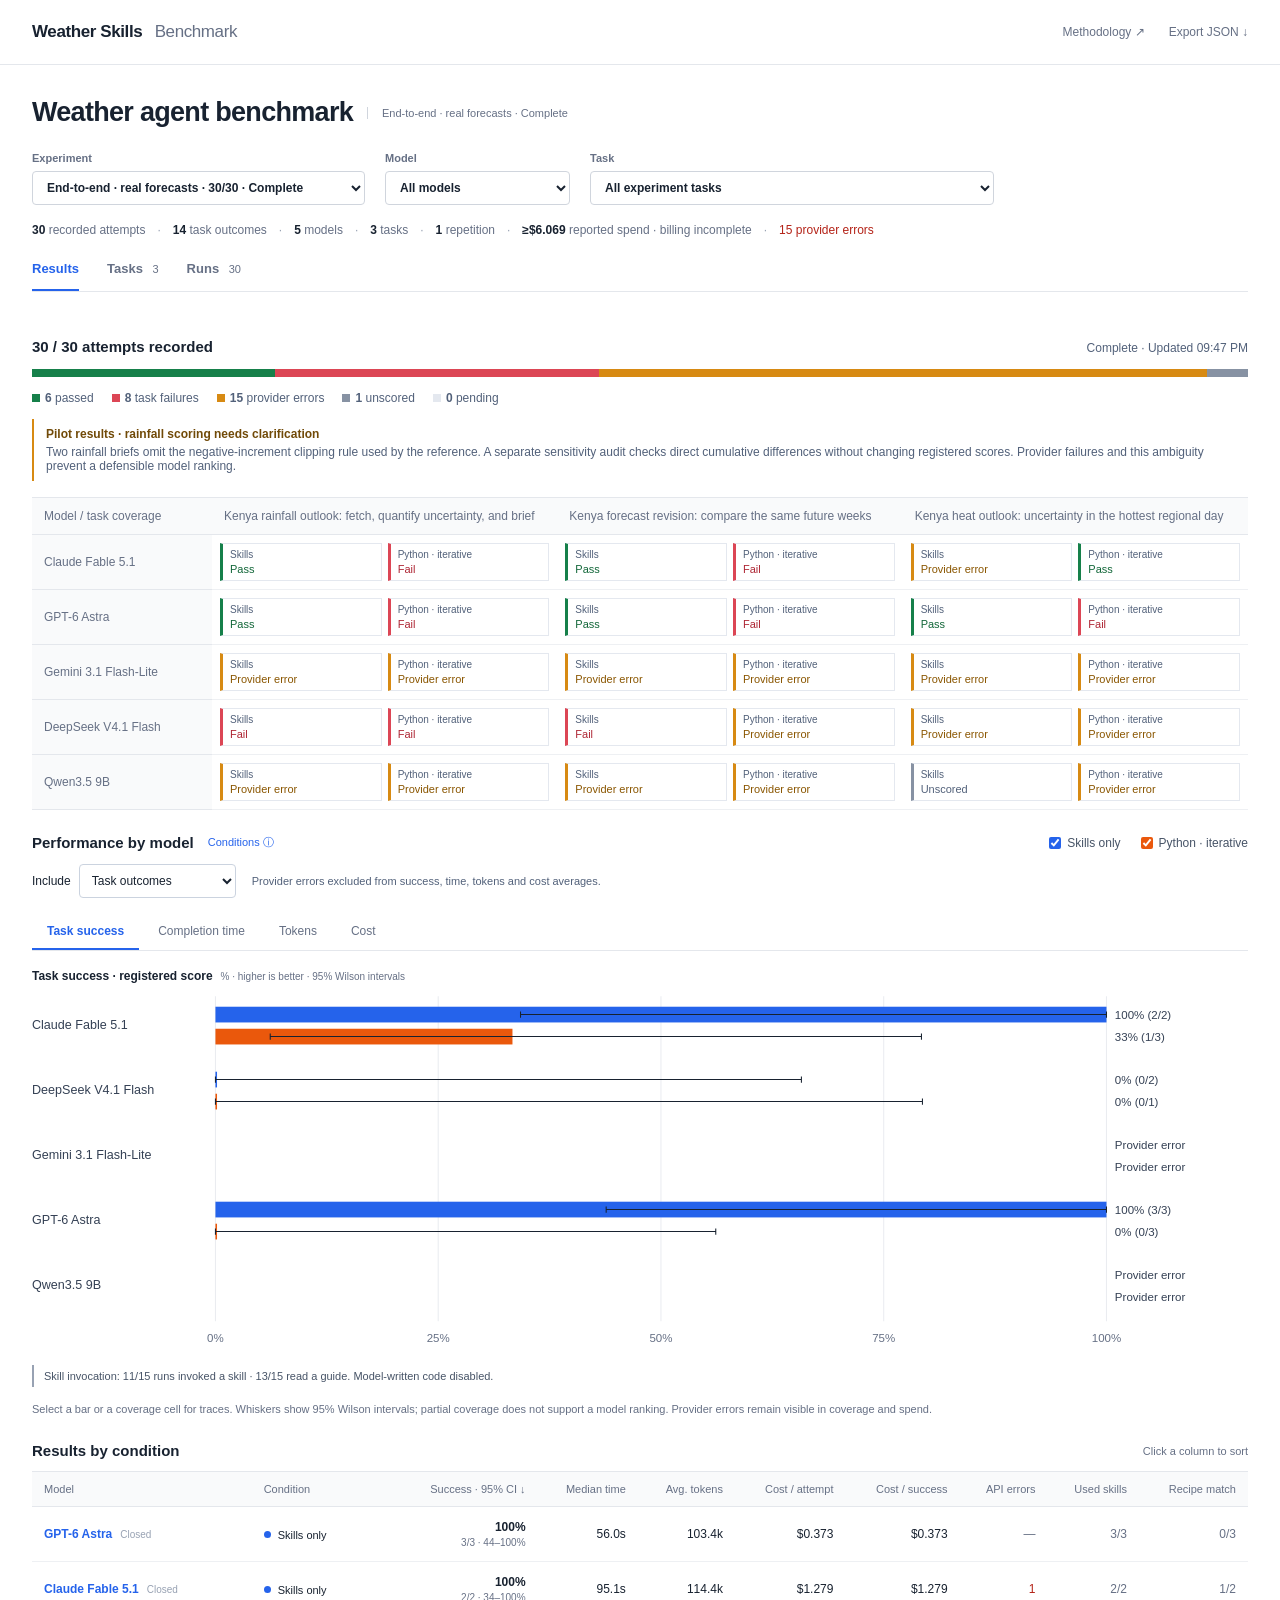
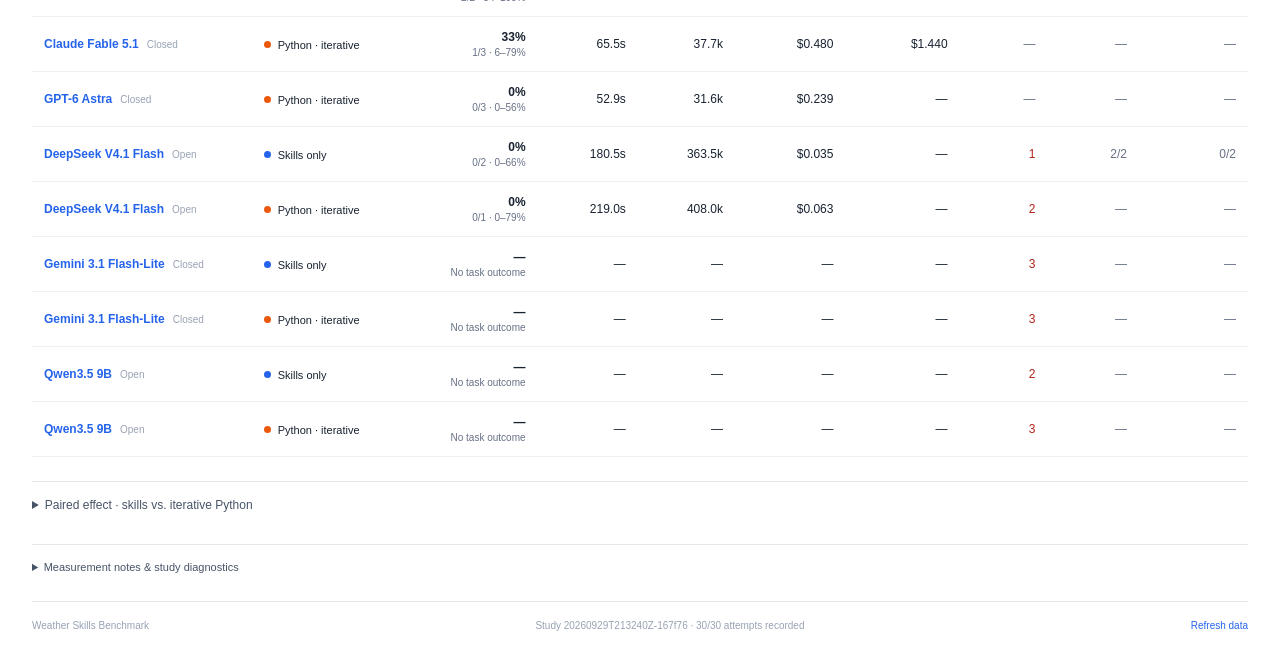
==== docs/index.html @ 592de6a2 "Build weather skills benchmark and standalone results dashboard" ====
<!doctype html>
<html lang="en">
<head>
  <meta charset="utf-8"><meta name="viewport" content="width=device-width,initial-scale=1">
  <meta name="description" content="Weather agent benchmark results: task success, latency, tokens, and cost with and without skills.">
  <title>Weather Skills Benchmark</title>
  <link rel="stylesheet" href="style.css">
</head>
<body>
  <header><div class="header-inner"><a class="brand" href="#results">Weather Skills <span>Benchmark</span></a><div class="header-links"><a href="https://github.com/jataware/weather-skills-bench/blob/main/METHODOLOGY.md">Methodology ↗</a><a href="data.json" download>Export JSON ↓</a></div></div></header>
  <main>
    <div class="page-heading"><h1>Weather agent benchmark</h1><span id="study-status" class="status"></span></div>
    <div class="controls"><label>Experiment<select id="study-select"></select></label><label>Model<select id="model-select"></select></label><label>Task<select id="case-select"></select></label></div>
    <div id="study-summary" class="study-summary" aria-live="polite"></div>
    <nav class="tabs" aria-label="Benchmark views"><button id="tab-results" data-view="results" aria-current="page">Results</button><button id="tab-tasks" data-view="tasks">Tasks <span id="task-count"></span></button><button id="tab-runs" data-view="runs">Runs <span id="run-count"></span></button></nav>
    <section id="view-results" aria-labelledby="tab-results">
      <section id="study-progress" class="study-progress" aria-label="Experiment progress"></section>
      <div id="quality-note" class="quality-note" hidden></div>
      <div id="coverage" class="table-scroll coverage"></div>
      <div class="chart-toolbar"><div class="heading-with-help"><h2>Performance by model</h2><button id="condition-help" class="text-button">Conditions ⓘ</button></div><fieldset id="conditions"><legend class="sr-only">Chart conditions</legend></fieldset></div>
      <div class="result-basis"><label>Include <select id="result-basis"><option value="capability">Task outcomes</option><option value="operational">All scored attempts</option></select></label><span id="basis-note"></span></div>
      <div class="metric-switch" role="group" aria-label="Chart metric"><button data-metric="success" aria-pressed="true">Task success</button><button data-metric="latency" aria-pressed="false">Completion time</button><button data-metric="tokens" aria-pressed="false">Tokens</button><button data-metric="cost" aria-pressed="false">Cost</button></div><div id="charts" class="charts"></div><div id="skill-adoption" class="adoption-note"></div>
      <p class="footnote">Select a bar or a coverage cell for traces. Whiskers show 95% Wilson intervals; partial coverage does not support a model ranking. Provider errors remain visible in coverage and spend.</p>
      <div class="table-heading"><h2>Results by condition</h2><span>Click a column to sort</span></div>
      <div class="table-scroll"><table><thead><tr><th><button data-sort="model">Model</button></th><th><button data-sort="arm">Condition</button></th><th class="numeric"><button data-sort="success">Success · 95% CI ↓</button></th><th class="numeric"><button data-sort="latency">Median time</button></th><th class="numeric"><button data-sort="tokens">Avg. tokens</button></th><th class="numeric"><button data-sort="cost">Cost / attempt</button></th><th class="numeric"><button data-sort="cost_per_success">Cost / success</button></th><th class="numeric"><button data-sort="errors">API errors</button></th><th class="numeric" title="Runs with at least one non-help skill invocation"><button data-sort="adoption">Used skills</button></th><th class="numeric"><button data-sort="workflow">Recipe match</button></th></tr></thead><tbody id="comparison"></tbody></table></div>
      <details class="supplement"><summary>Paired effect · skills vs. iterative Python</summary><div class="table-scroll"><table><thead><tr><th>Model</th><th class="numeric">Pairs</th><th class="numeric">Skills win / Python win</th><th class="numeric">Success change</th><th class="numeric">Exact p</th><th class="numeric">Adjusted p</th></tr></thead><tbody id="paired"></tbody></table></div><p class="footnote">Matched task/repetition; provider-error and interrupted pairs excluded. Wins count discordant outcomes. Exact McNemar p-values compare paired success; Holm adjustment covers the planned model panel. Repeated fixtures are not treated as independent pairs. These diagnostic tasks do not establish operational forecast quality.</p></details>
    </section>
    <section id="view-tasks" aria-labelledby="tab-tasks" hidden><div class="table-heading"><h2>Tasks in this experiment</h2><span id="validation-status"></span></div><div class="table-scroll"><table><thead><tr><th>Task</th><th class="numeric">Skill steps</th><th class="numeric">Skills success</th><th class="numeric">Python success</th><th>Traces</th></tr></thead><tbody id="task-list"></tbody></table></div></section>
    <section id="view-runs" aria-labelledby="tab-runs" hidden>
      <div class="table-heading"><h2>Individual attempts</h2><div class="run-filters"><label class="inline-label">Condition <select id="run-arm-select"><option value="all">All conditions</option><option value="skills_only">Skills only</option><option value="skills">Skills available</option><option value="python">Python · iterative</option><option value="python_one_shot">Python · one shot</option><option value="docs_only">Docs + Python</option></select></label><label class="inline-label">Outcome <select id="outcome-select"><option value="all">All outcomes</option><option value="pass">Pass</option><option value="fail">Fail</option><option value="api_error">Provider error</option></select></label></div></div>
      <div class="run-plot-heading"><h3>Tokens vs. cost</h3><span>Each point is one attempt. Select a point to inspect its log.</span></div>
      <div class="run-legend"><span><i class="dot" style="--series:#2563eb"></i>Skills</span><span><i class="dot" style="--series:#ea580c"></i>Python · iterative</span><span>● Pass &nbsp; ○ Fail &nbsp; × Provider error</span></div>
      <div id="run-scatter" class="run-scatter"></div><p id="run-hover" class="footnote" aria-live="polite">Select a point or use View log below.</p>
      <div class="table-scroll"><table><thead><tr><th>Model / condition</th><th>Task</th><th>Outcome</th><th class="numeric">Time</th><th class="numeric">Tokens</th><th class="numeric">Cost</th><th class="numeric">Skill calls</th><th>Log</th></tr></thead><tbody id="runs"></tbody></table></div>
    </section>
    <details class="supplement audit"><summary>Measurement notes & study diagnostics</summary><ul><li>Success is graded against deterministic reference answers. Workflow checks skill calls and artifact dependencies separately.</li><li>A saved answer can pass even if a later submission request hits a provider error. Time covers model calls and execution; environment setup is excluded. Tokens and cost include all requests in each scored attempt. Missing billing is shown as unknown.</li><li>The current study compares skills-only with iterative Python under equal limits. It measures these two agent configurations, not the complete Codex or Claude Code products. Historical protocols remain separate.</li><li>Success is reported with 95% Wilson intervals. Each experiment has a fixed task set; uncertainty estimates do not establish generalization to African operational forecasts.</li></ul><p id="diagnostics"></p><p id="pins" class="mono"></p></details>
    <footer><span>Weather Skills Benchmark</span><span id="footer-note"></span><button id="refresh-data" class="text-button">Refresh data</button></footer>
  </main>
  <aside id="detail-drawer" class="detail-drawer" aria-labelledby="detail-title" hidden><div class="drawer-heading"><button id="drawer-back" class="text-button" hidden>← Back</button><h2 id="detail-title" tabindex="-1"></h2><button id="close-drawer" aria-label="Close details">×</button></div><div id="detail-content"></div></aside>
  <script src="data.js"></script><script src="app.js"></script>
</body></html>
---- docs/style.css ----
:root{color-scheme:light;--ink:#182230;--muted:#667085;--line:#e4e7ec;--blue:#2563eb;--orange:#ea580c;--purple:#7c3aed;font-family:Inter,-apple-system,BlinkMacSystemFont,"Segoe UI",sans-serif;font-size:14px;color:var(--ink);background:#fff;font-synthesis:none}
*{box-sizing:border-box}body{margin:0}button,select{font:inherit}button,a,select{touch-action:manipulation}a{color:inherit;text-decoration:none}a:hover{color:var(--blue)}button{cursor:pointer}button:focus-visible,a:focus-visible,select:focus-visible,summary:focus-visible{outline:2px solid var(--blue);outline-offset:4px}[hidden]{display:none!important}header{border-bottom:1px solid var(--line)}.header-inner{max-width:1320px;margin:auto;padding:22px 32px;display:flex;justify-content:space-between;align-items:center;gap:20px}.brand{font-size:17px;font-weight:650;letter-spacing:-.4px}.brand span{font-weight:400;color:var(--muted);margin-left:8px}.header-links{display:flex;gap:24px;font-size:12px;color:var(--muted)}main{max-width:1320px;margin:auto;padding:32px 32px 0}.page-heading{display:flex;align-items:center;gap:14px;margin-bottom:24px}h1{font-size:27px;letter-spacing:-.7px;margin:0;font-weight:650}h2{font-size:15px;font-weight:650;margin:0}h3{font-size:14px;margin:24px 0 12px}.status{font-size:11px;color:var(--muted);border-left:1px solid #d0d5dd;padding-left:14px}.controls{display:flex;gap:20px;flex-wrap:wrap}.controls label{display:flex;flex-direction:column;gap:7px;color:var(--muted);font-size:11px;font-weight:600}select{border:1px solid #d0d5dd;border-radius:4px;background:#fff;color:var(--ink);font-size:12px;min-height:34px;padding:6px 32px 6px 10px;max-width:100%}.controls label:first-child select{min-width:265px}.study-summary{display:flex;gap:0;flex-wrap:wrap;margin:18px 0 24px;color:var(--muted);font-size:12px}.study-summary span+span:before{content:"·";margin:0 12px;color:#98a2b3}.study-summary b{font-weight:600;color:var(--ink)}.tabs{display:flex;gap:28px;border-bottom:1px solid var(--line);margin-bottom:24px}.tabs button{border:0;border-bottom:2px solid transparent;background:none;padding:0 0 13px;color:var(--muted);font-size:13px;font-weight:600}.tabs button[aria-current]{border-color:var(--blue);color:var(--blue)}.tabs span{font-size:11px;margin-left:6px;font-weight:400}.chart-toolbar,.table-heading{display:flex;align-items:center;justify-content:space-between;gap:16px;margin-bottom:18px}.chart-toolbar fieldset{display:flex;gap:20px;border:0;margin:0;padding:0}.chart-toolbar label{display:flex;align-items:center;gap:6px;font-size:12px;color:#475467;cursor:pointer}.chart-toolbar input{width:12px;height:12px;margin:0;accent-color:var(--series)}.charts{display:grid;grid-template-columns:1fr 1fr;column-gap:42px;row-gap:26px}.chart{min-width:0}.chart-heading{display:flex;align-items:baseline;gap:8px;margin:0 0 8px}.chart-heading h3{font-size:12px;font-weight:650;margin:0}.chart-heading span{color:var(--muted);font-size:10px}.chart svg{display:block;width:100%;height:auto;overflow:visible}.chart svg text{font-family:inherit;fill:var(--muted);font-size:10px}.chart svg .model-label{fill:#344054;font-size:10px;font-weight:500}.chart svg .bar-value{fill:#344054;font-size:10px;font-variant-numeric:tabular-nums}.chart svg .grid{stroke:#eaecf0;stroke-width:1}.chart svg rect:hover{opacity:.75}.footnote{color:var(--muted);font-size:11px;line-height:1.6;margin:14px 0 24px}.table-heading{margin-top:30px;margin-bottom:12px}.table-heading>span{font-size:11px;color:var(--muted)}.table-scroll{overflow-x:auto}table{width:100%;border-collapse:collapse;font-size:12px;white-space:nowrap;font-variant-numeric:tabular-nums;text-align:left}th{font-size:11px;color:#667085;font-weight:500;background:#f9fafb;border-top:1px solid var(--line);border-bottom:1px solid var(--line);padding:11px 12px}th button{border:0;background:none;padding:0;color:inherit;font-size:inherit;white-space:nowrap}td{padding:13px 12px;border-bottom:1px solid #eef0f3}th:first-child,td:first-child{padding-left:12px}tbody tr:hover{background:#fafbfc}.numeric{text-align:right}.model-name{font-weight:600}.weight-label{font-weight:400;color:#98a2b3;font-size:10px;margin-left:8px}.condition{display:inline-flex;align-items:center;gap:7px;font-size:11px}.dot{width:7px;height:7px;display:inline-block;border-radius:50%;background:var(--series);flex-shrink:0}.rate-count{font-size:10px;color:var(--muted);margin-left:7px}.success-value{font-weight:600}.error{color:#b42318}.muted{color:var(--muted)}.supplement{border-top:1px solid var(--line);margin-top:24px;padding-top:16px;font-size:12px}.supplement summary{cursor:pointer;font-weight:500;color:#475467}.supplement[open] summary{margin-bottom:16px}.supplement li{margin:8px 0;line-height:1.6}.supplement p{line-height:1.6;color:var(--muted)}.audit{margin-top:32px;font-size:11px}.audit ul{padding-left:18px}.mono{font-family:ui-monospace,SFMono-Regular,monospace;font-size:10px;overflow-wrap:anywhere}footer{display:flex;justify-content:space-between;gap:16px;border-top:1px solid var(--line);margin-top:28px;padding:18px 0 24px;color:#98a2b3;font-size:10px}.text-button{border:0;background:none;padding:0;text-align:left;color:var(--blue);font-size:inherit}.text-button:hover{text-decoration:underline}.run-condition{margin-top:4px;font-size:10px;color:var(--muted)}.inline-label{display:flex;align-items:center;gap:10px;color:var(--muted);font-size:11px}.empty{padding:36px;text-align:center;color:var(--muted)}.sr-only{position:absolute;width:1px;height:1px;padding:0;margin:-1px;overflow:hidden;clip:rect(0,0,0,0);white-space:nowrap;border:0}dialog{width:min(800px,calc(100% - 32px));max-height:85vh;border:1px solid var(--line);border-radius:6px;padding:24px 28px;color:var(--ink);box-shadow:0 20px 80px #10182826}dialog::backdrop{background:#10182866}.dialog-heading{display:flex;justify-content:space-between;align-items:center;gap:20px;position:sticky;top:-24px;background:white;padding:4px 0 16px;border-bottom:1px solid var(--line)}.dialog-heading h2{font-size:18px;line-height:1.4}.dialog-heading button{background:none;border:0;color:var(--muted);font-size:26px}#detail-content{font-size:13px;line-height:1.65}#detail-content details{border-top:1px solid var(--line);padding-top:12px;margin-top:16px}#detail-content summary{cursor:pointer}pre{font:11px/1.6 ui-monospace,SFMono-Regular,monospace;background:#f9fafb;padding:14px;overflow:auto;max-height:360px;border:1px solid var(--line)}.trace{padding-left:22px}.trace li{padding:5px 0;border-bottom:1px solid #f2f4f7}.pass{color:#15803d}.fail{color:#b42318}
@media(min-width:1400px){main{padding-top:36px}.charts{column-gap:60px}}
@media(max-width:800px){main{padding:24px 20px 0}.header-inner{padding:18px 20px}.brand{font-size:15px}.brand span{margin-left:4px}.header-links{gap:14px}.chart-toolbar{align-items:flex-start;flex-direction:column}.charts{column-gap:22px}.controls{gap:12px}h1{font-size:24px}.weight-label{display:none}}
@media(max-width:600px){.header-inner{align-items:flex-start;gap:10px;flex-direction:column}.header-links{font-size:11px}.page-heading{justify-content:space-between;gap:8px}h1{font-size:23px}.status{font-size:10px;padding-left:8px}.controls{display:grid;grid-template-columns:1fr 1fr}.controls label:first-child{grid-column:1/-1}.controls label:first-child select{min-width:0}.controls select{width:100%}.study-summary{line-height:1.9;margin:14px 0 20px}.study-summary span+span:before{margin:0 8px}.chart-toolbar fieldset{gap:14px;flex-wrap:wrap}.chart-toolbar label{font-size:11px}.charts{grid-template-columns:1fr;gap:22px}.chart-heading{margin-bottom:8px}.table-heading{align-items:flex-start}.table-heading>span{font-size:10px}footer{line-height:1.5}.tabs{margin-bottom:22px}dialog{padding:18px}.dialog-heading{top:-18px}.inline-label{gap:6px}}
.heading-with-help{display:flex;align-items:center;gap:14px}.heading-with-help button{font-size:11px}.adoption-note{color:#475467;font-size:11px;margin-top:16px;border-left:2px solid #98a2b3;padding:5px 10px}.run-filters{display:flex;gap:18px;flex-wrap:wrap}.run-plot-heading{display:flex;align-items:baseline;gap:16px;margin-top:24px}.run-plot-heading h3{margin:0}.run-plot-heading span{font-size:11px;color:var(--muted)}.run-legend{display:flex;gap:20px;flex-wrap:wrap;margin:14px 0;color:var(--muted);font-size:11px}.run-legend>span{display:flex;align-items:center;gap:6px}.run-scatter svg{width:100%;max-height:350px;display:block}.run-scatter text{font:11px inherit;fill:var(--muted)}.run-scatter .grid{stroke:#eef0f3;stroke-width:1}.run-point{cursor:pointer}.run-point:hover,.run-point:focus-visible{filter:drop-shadow(0 0 3px #64748b);outline:none}.run-metrics{display:flex;align-items:center;gap:12px 22px;flex-wrap:wrap;padding:14px 0 18px;font-size:12px}.run-metrics span{color:var(--muted)}.run-metrics b{color:var(--ink)}.log-tabs{display:flex;gap:24px;border-bottom:1px solid var(--line);margin:0 0 18px}.log-tabs button{background:none;border:0;border-bottom:2px solid transparent;padding:8px 0 10px;font-size:12px;color:var(--muted)}.log-tabs button[aria-current]{color:var(--blue);border-color:var(--blue)}#detail-content .log-event{margin:0;padding:0;border-top:0;border-bottom:1px solid var(--line)}.log-event summary{padding:12px 0;font-size:12px}.log-event summary b{font-weight:500}.event-number{color:#98a2b3;margin:0 10px 0 5px;font-size:11px}.event-result{float:right;margin-left:12px;font-size:11px}.log-event h4{font-size:11px;font-weight:500;color:var(--muted);margin:12px 0 0}.log-event pre{margin:6px 0 16px}.error-output{border-left:2px solid #f04438}.call-bar{display:flex;width:160px;height:9px;background:#f2f4f7}.call-bar i:first-child{background:#93c5fd}.call-bar i:last-child{background:#2563eb}.input-key{color:#3b82f6}.output-key{color:#1d4ed8}.log-policy{border-top:1px solid var(--line);padding-top:16px;margin-top:24px}dialog:has(.log-tabs){width:min(1000px,calc(100% - 32px))}
@media(max-width:800px){.run-filters{gap:10px}.run-plot-heading{flex-direction:column;gap:6px}.run-filters .inline-label{flex-direction:column;align-items:flex-start;gap:4px}.run-legend{gap:10px 16px}.log-tabs{gap:16px}}
@media(max-width:600px){.run-scatter text{font-size:10px}.run-scatter svg{max-height:none}.log-tabs{gap:12px}.log-tabs button{font-size:11px}.event-result{float:none;display:block;margin-left:28px}.run-metrics{gap:10px 18px}.call-bar{width:100px}}
.run-scatter text{font-family:inherit;font-size:11px}
@media(max-width:600px){.run-scatter text{font-size:10px}}
/* Benchmark v2: one metric at a time, direct drill-down, non-modal side panel. */
.charts{display:block}.metric-switch{display:flex;gap:4px;border-bottom:1px solid var(--line);margin:4px 0 18px}.metric-switch button{border:0;border-bottom:2px solid transparent;background:white;color:var(--muted);padding:10px 15px;font-size:12px}.metric-switch button[aria-pressed=true]{color:var(--blue);border-color:var(--blue);font-weight:600}.bar-link{cursor:pointer}.bar-link:hover rect:not([fill=transparent]),.bar-link:focus-visible rect:not([fill=transparent]){opacity:.72}.bar-link:focus-visible{outline:2px solid #2563eb;outline-offset:2px}.chart svg .model-label{font-size:12px}.chart svg text,.chart svg .bar-value{font-size:11px}.detail-drawer{position:fixed;z-index:10;top:0;right:0;bottom:0;width:min(760px,65vw);padding:0 26px 24px;background:#fff;border-left:1px solid #d0d5dd;box-shadow:-12px 0 36px #10182812;overflow:auto;overscroll-behavior:contain}.drawer-heading{position:sticky;top:0;z-index:2;background:#fff;display:flex;align-items:center;gap:14px;padding:20px 0 16px;border-bottom:1px solid var(--line)}.drawer-heading h2{font-size:17px;line-height:1.4;flex:1}.drawer-heading h2:focus{outline:none}.drawer-heading>button:last-child{border:0;background:none;font-size:25px;color:var(--muted);padding:0 3px}.drawer-heading #drawer-back{font-size:12px;white-space:nowrap}.drawer-run-list{border-top:1px solid var(--line);margin:14px 0 24px}.drawer-run{width:100%;display:flex;justify-content:space-between;align-items:center;gap:14px;border:0;border-bottom:1px solid var(--line);padding:15px 0;background:white;text-align:left;font:12px/1.5 inherit}.drawer-run:hover{background:#f9fafb}.drawer-run b{font-size:12px;font-weight:600}.drawer-run small{display:block;color:var(--muted);font-size:11px;margin-top:4px}.drawer-run>span:last-child{text-align:right;flex-shrink:0;font-size:12px}.rate-count{display:block;margin:3px 0 0;font-size:10px}.chart-toolbar{margin-bottom:8px}.chart svg{max-height:600px}.adoption-note{margin-top:10px}.table-heading{margin-top:24px}#view-tasks td:first-child{white-space:normal;min-width:280px}
@media(max-width:800px){.detail-drawer{width:min(680px,90vw)}.drawer-run{align-items:flex-start}.drawer-run small{font-size:10px}.chart svg .model-label{font-size:11px}}
@media(max-width:600px){.detail-drawer{width:100%;padding:0 18px 24px}.drawer-heading{padding-top:16px}.drawer-heading h2{font-size:15px}.metric-switch{gap:0}.metric-switch button{padding:10px 8px;font-size:11px}.chart svg .model-label{font-size:9px}.chart svg text,.chart svg .bar-value{font-size:9px}.chart svg{max-height:none}.drawer-run{gap:10px}.drawer-run>span:last-child{max-width:125px}.drawer-run b{font-size:11px}.drawer-run small{white-space:normal}.chart-heading{align-items:flex-start;flex-direction:column;gap:4px}}

.answer-comparison{display:grid;grid-template-columns:repeat(2,minmax(0,1fr));gap:16px}.answer-comparison h3{font-size:13px}.answer-comparison pre{font-size:11px}.grading-failures{font:11px/1.7 ui-monospace,monospace;padding-left:20px;color:var(--muted)}@media(max-width:600px){.answer-comparison{grid-template-columns:1fr}}

/* Coverage makes absent and infrastructure outcomes explicit before comparisons. */
.study-progress{padding:22px 0 14px}.progress-heading{display:flex;align-items:baseline;justify-content:space-between;gap:16px}.progress-heading span{font-size:12px;color:#52617a}.progress-track{display:flex;height:8px;background:#eef1f5;margin:14px 0}.progress-track span{min-width:2px}.segment-pass{background:#16804a}.segment-fail{background:#dc4655}.segment-provider{background:#d78a13}.segment-unscored{background:#8792a3}.segment-pending{background:#e4e8ef}.progress-legend{display:flex;flex-wrap:wrap;gap:18px;font-size:12px;color:#52617a}.progress-legend i{display:inline-block;width:8px;height:8px;margin-right:5px}.active-attempt{font-size:12px;color:#52617a;margin:12px 0 0}.coverage{margin-bottom:24px}.coverage table{width:100%;table-layout:fixed}.coverage th{white-space:normal;font-size:12px;vertical-align:middle}.coverage th:first-child{width:180px}.coverage td{padding:8px}.coverage-cell{display:flex;gap:6px}.coverage-result{display:flex;flex:1;flex-direction:column;gap:3px;align-items:flex-start;text-align:left;padding:5px 7px;background:#fff;border:1px solid #e4e8ef;border-left:3px solid #e4e8ef;border-radius:0;cursor:pointer;font-size:11px;min-width:0}.coverage-result span{font-size:10px;color:#52617a}.coverage-result b{font-weight:500}.coverage-pass{border-left-color:#16804a;color:#116638}.coverage-fail{border-left-color:#dc4655;color:#ae2634}.coverage-provider{border-left-color:#d78a13;color:#8a5600}.coverage-unscored{border-left-color:#8792a3;color:#52617a}.coverage-running{border-left-color:#2563eb;color:#2563eb}.coverage-pending{color:#718096;background:#fafbfc}.coverage-result:hover{background:#f1f5fa}.result-basis{display:flex;align-items:center;gap:16px;padding:5px 0 12px;font-size:12px}.result-basis label{display:flex;align-items:center;gap:8px;white-space:nowrap}.result-basis select{padding:6px 24px 6px 8px;border:1px solid #cbd3df;background:white;color:#182230}.result-basis span{color:#52617a;font-size:11px}@media(max-width:700px){.coverage table{min-width:730px}.progress-heading{align-items:flex-start;flex-direction:column;gap:4px}.progress-legend{gap:10px}.result-basis{align-items:flex-start;flex-direction:column;gap:6px}}

.quality-note{border-left:2px solid #d78a13;padding:8px 12px;margin:0 0 16px;font-size:12px;background:#fff}.quality-note b{display:block;color:#714a08;margin-bottom:4px}.quality-note span{color:#52617a}
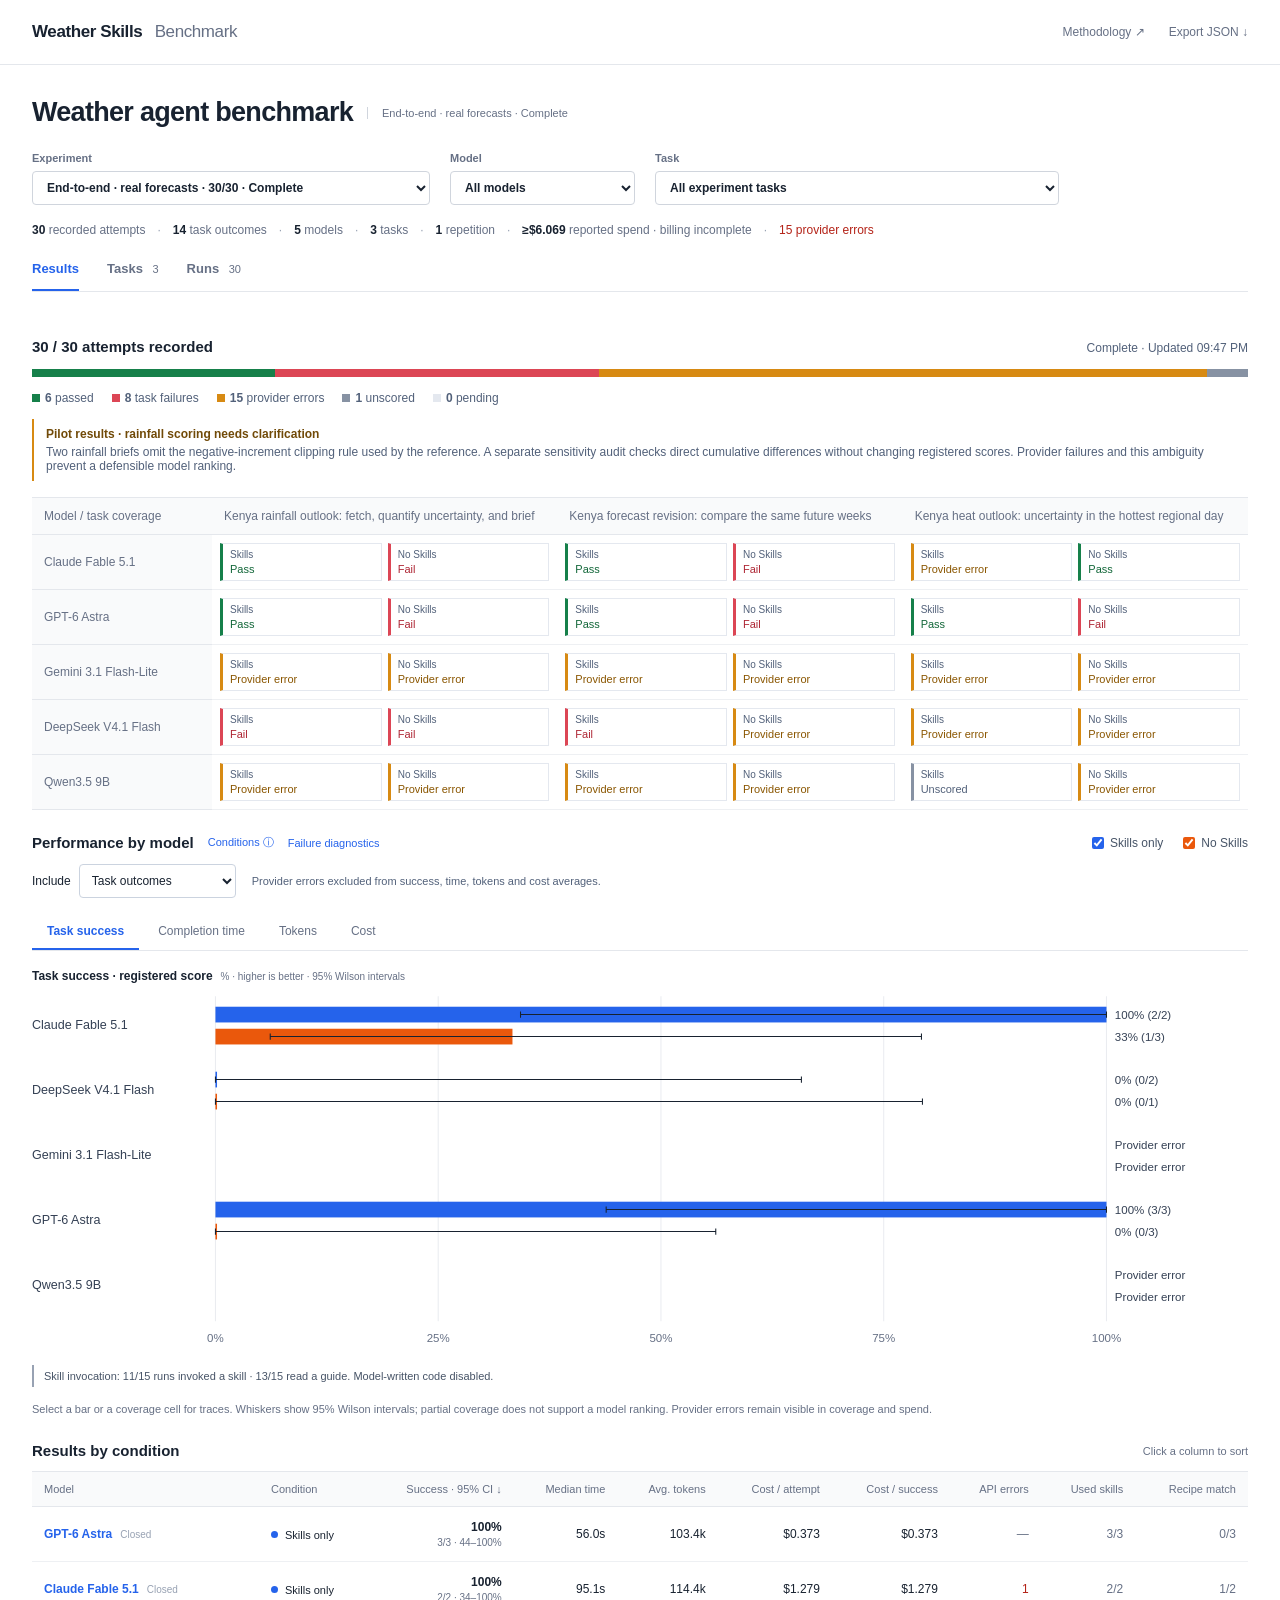
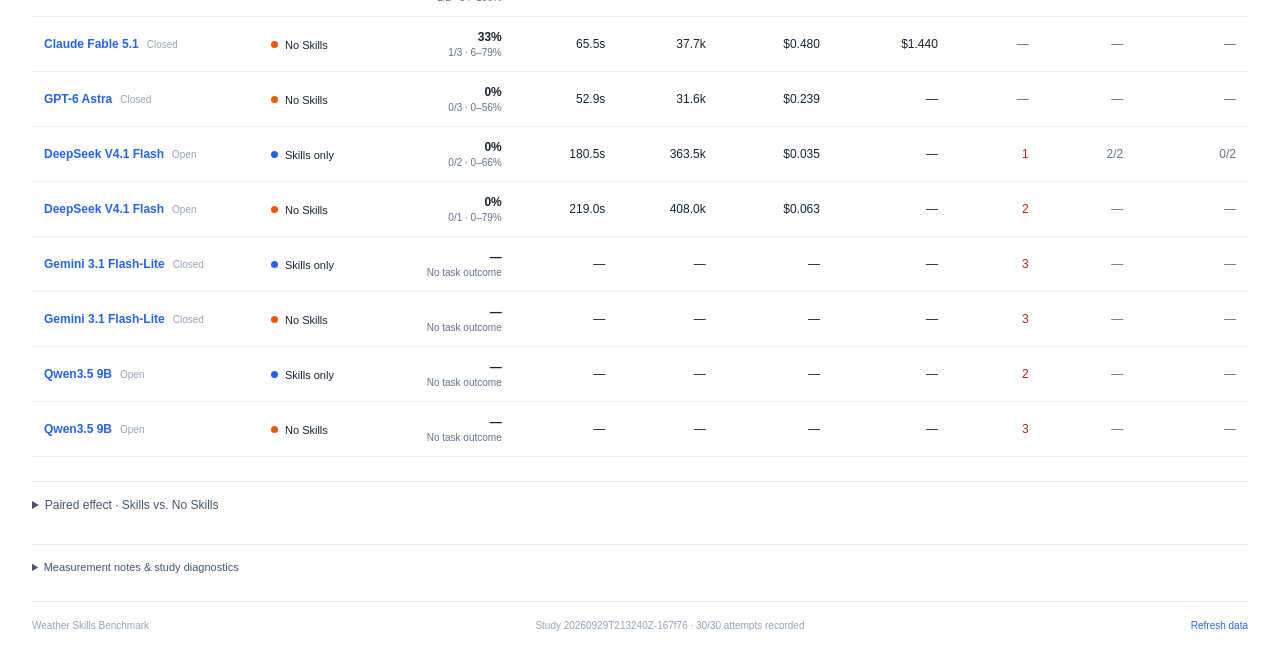
==== commit ee9ef80e: "Publish interim provider recovery results and reliable streaming transport" ====
--- a/docs/index.html
+++ b/docs/index.html
@@ -17,23 +17,23 @@
       <section id="study-progress" class="study-progress" aria-label="Experiment progress"></section>
       <div id="quality-note" class="quality-note" hidden></div>
       <div id="coverage" class="table-scroll coverage"></div>
-      <div class="chart-toolbar"><div class="heading-with-help"><h2>Performance by model</h2><button id="condition-help" class="text-button">Conditions ⓘ</button></div><fieldset id="conditions"><legend class="sr-only">Chart conditions</legend></fieldset></div>
+      <div class="chart-toolbar"><div class="heading-with-help"><h2>Performance by model</h2><button id="condition-help" class="text-button">Conditions ⓘ</button><button id="failure-help" class="text-button">Failure diagnostics</button></div><fieldset id="conditions"><legend class="sr-only">Chart conditions</legend></fieldset></div>
       <div class="result-basis"><label>Include <select id="result-basis"><option value="capability">Task outcomes</option><option value="operational">All scored attempts</option></select></label><span id="basis-note"></span></div>
       <div class="metric-switch" role="group" aria-label="Chart metric"><button data-metric="success" aria-pressed="true">Task success</button><button data-metric="latency" aria-pressed="false">Completion time</button><button data-metric="tokens" aria-pressed="false">Tokens</button><button data-metric="cost" aria-pressed="false">Cost</button></div><div id="charts" class="charts"></div><div id="skill-adoption" class="adoption-note"></div>
       <p class="footnote">Select a bar or a coverage cell for traces. Whiskers show 95% Wilson intervals; partial coverage does not support a model ranking. Provider errors remain visible in coverage and spend.</p>
       <div class="table-heading"><h2>Results by condition</h2><span>Click a column to sort</span></div>
       <div class="table-scroll"><table><thead><tr><th><button data-sort="model">Model</button></th><th><button data-sort="arm">Condition</button></th><th class="numeric"><button data-sort="success">Success · 95% CI ↓</button></th><th class="numeric"><button data-sort="latency">Median time</button></th><th class="numeric"><button data-sort="tokens">Avg. tokens</button></th><th class="numeric"><button data-sort="cost">Cost / attempt</button></th><th class="numeric"><button data-sort="cost_per_success">Cost / success</button></th><th class="numeric"><button data-sort="errors">API errors</button></th><th class="numeric" title="Runs with at least one non-help skill invocation"><button data-sort="adoption">Used skills</button></th><th class="numeric"><button data-sort="workflow">Recipe match</button></th></tr></thead><tbody id="comparison"></tbody></table></div>
-      <details class="supplement"><summary>Paired effect · skills vs. iterative Python</summary><div class="table-scroll"><table><thead><tr><th>Model</th><th class="numeric">Pairs</th><th class="numeric">Skills win / Python win</th><th class="numeric">Success change</th><th class="numeric">Exact p</th><th class="numeric">Adjusted p</th></tr></thead><tbody id="paired"></tbody></table></div><p class="footnote">Matched task/repetition; provider-error and interrupted pairs excluded. Wins count discordant outcomes. Exact McNemar p-values compare paired success; Holm adjustment covers the planned model panel. Repeated fixtures are not treated as independent pairs. These diagnostic tasks do not establish operational forecast quality.</p></details>
+      <details class="supplement"><summary>Paired effect · Skills vs. No Skills</summary><div class="table-scroll"><table><thead><tr><th>Model</th><th class="numeric">Pairs</th><th class="numeric">Skills win / No Skills win</th><th class="numeric">Success change</th><th class="numeric">Exact p</th><th class="numeric">Adjusted p</th></tr></thead><tbody id="paired"></tbody></table></div><p class="footnote">Matched task/repetition; provider-error and interrupted pairs excluded. Wins count discordant outcomes. Exact McNemar p-values compare paired success; Holm adjustment covers the planned model panel. Repeated fixtures are not treated as independent pairs. These diagnostic tasks do not establish operational forecast quality.</p></details>
     </section>
     <section id="view-tasks" aria-labelledby="tab-tasks" hidden><div class="table-heading"><h2>Tasks in this experiment</h2><span id="validation-status"></span></div><div class="table-scroll"><table><thead><tr><th>Task</th><th class="numeric">Skill steps</th><th class="numeric">Skills success</th><th class="numeric">Python success</th><th>Traces</th></tr></thead><tbody id="task-list"></tbody></table></div></section>
     <section id="view-runs" aria-labelledby="tab-runs" hidden>
-      <div class="table-heading"><h2>Individual attempts</h2><div class="run-filters"><label class="inline-label">Condition <select id="run-arm-select"><option value="all">All conditions</option><option value="skills_only">Skills only</option><option value="skills">Skills available</option><option value="python">Python · iterative</option><option value="python_one_shot">Python · one shot</option><option value="docs_only">Docs + Python</option></select></label><label class="inline-label">Outcome <select id="outcome-select"><option value="all">All outcomes</option><option value="pass">Pass</option><option value="fail">Fail</option><option value="api_error">Provider error</option></select></label></div></div>
+      <div class="table-heading"><h2>Individual attempts</h2><div class="run-filters"><label class="inline-label">Condition <select id="run-arm-select"><option value="all">All conditions</option><option value="skills_only">Skills only</option><option value="skills">Skills available</option><option value="python">No Skills</option><option value="python_one_shot">Python · one shot</option><option value="docs_only">Docs + Python</option></select></label><label class="inline-label">Outcome <select id="outcome-select"><option value="all">All outcomes</option><option value="pass">Pass</option><option value="fail">Fail</option><option value="api_error">Provider error</option></select></label></div></div>
       <div class="run-plot-heading"><h3>Tokens vs. cost</h3><span>Each point is one attempt. Select a point to inspect its log.</span></div>
-      <div class="run-legend"><span><i class="dot" style="--series:#2563eb"></i>Skills</span><span><i class="dot" style="--series:#ea580c"></i>Python · iterative</span><span>● Pass &nbsp; ○ Fail &nbsp; × Provider error</span></div>
+      <div class="run-legend"><span><i class="dot" style="--series:#2563eb"></i>Skills</span><span><i class="dot" style="--series:#ea580c"></i>No Skills</span><span>● Pass &nbsp; ○ Fail &nbsp; × Provider error</span></div>
       <div id="run-scatter" class="run-scatter"></div><p id="run-hover" class="footnote" aria-live="polite">Select a point or use View log below.</p>
       <div class="table-scroll"><table><thead><tr><th>Model / condition</th><th>Task</th><th>Outcome</th><th class="numeric">Time</th><th class="numeric">Tokens</th><th class="numeric">Cost</th><th class="numeric">Skill calls</th><th>Log</th></tr></thead><tbody id="runs"></tbody></table></div>
     </section>
-    <details class="supplement audit"><summary>Measurement notes & study diagnostics</summary><ul><li>Success is graded against deterministic reference answers. Workflow checks skill calls and artifact dependencies separately.</li><li>A saved answer can pass even if a later submission request hits a provider error. Time covers model calls and execution; environment setup is excluded. Tokens and cost include all requests in each scored attempt. Missing billing is shown as unknown.</li><li>The current study compares skills-only with iterative Python under equal limits. It measures these two agent configurations, not the complete Codex or Claude Code products. Historical protocols remain separate.</li><li>Success is reported with 95% Wilson intervals. Each experiment has a fixed task set; uncertainty estimates do not establish generalization to African operational forecasts.</li></ul><p id="diagnostics"></p><p id="pins" class="mono"></p></details>
+    <details class="supplement audit"><summary>Measurement notes & study diagnostics</summary><ul><li>Success is graded against deterministic reference answers. Workflow checks skill calls and artifact dependencies separately.</li><li>A saved answer can pass even if a later submission request hits a provider error. Time covers model calls and execution; environment setup is excluded. Tokens and cost include all requests in each scored attempt. Missing billing is shown as unknown.</li><li>The current study compares skills-only with No Skills under equal limits. It measures these two agent configurations, not the complete Codex or Claude Code products. Historical protocols remain separate.</li><li>Success is reported with 95% Wilson intervals. Each experiment has a fixed task set; uncertainty estimates do not establish generalization to African operational forecasts.</li></ul><p id="diagnostics"></p><p id="pins" class="mono"></p></details>
     <footer><span>Weather Skills Benchmark</span><span id="footer-note"></span><button id="refresh-data" class="text-button">Refresh data</button></footer>
   </main>
   <aside id="detail-drawer" class="detail-drawer" aria-labelledby="detail-title" hidden><div class="drawer-heading"><button id="drawer-back" class="text-button" hidden>← Back</button><h2 id="detail-title" tabindex="-1"></h2><button id="close-drawer" aria-label="Close details">×</button></div><div id="detail-content"></div></aside>
